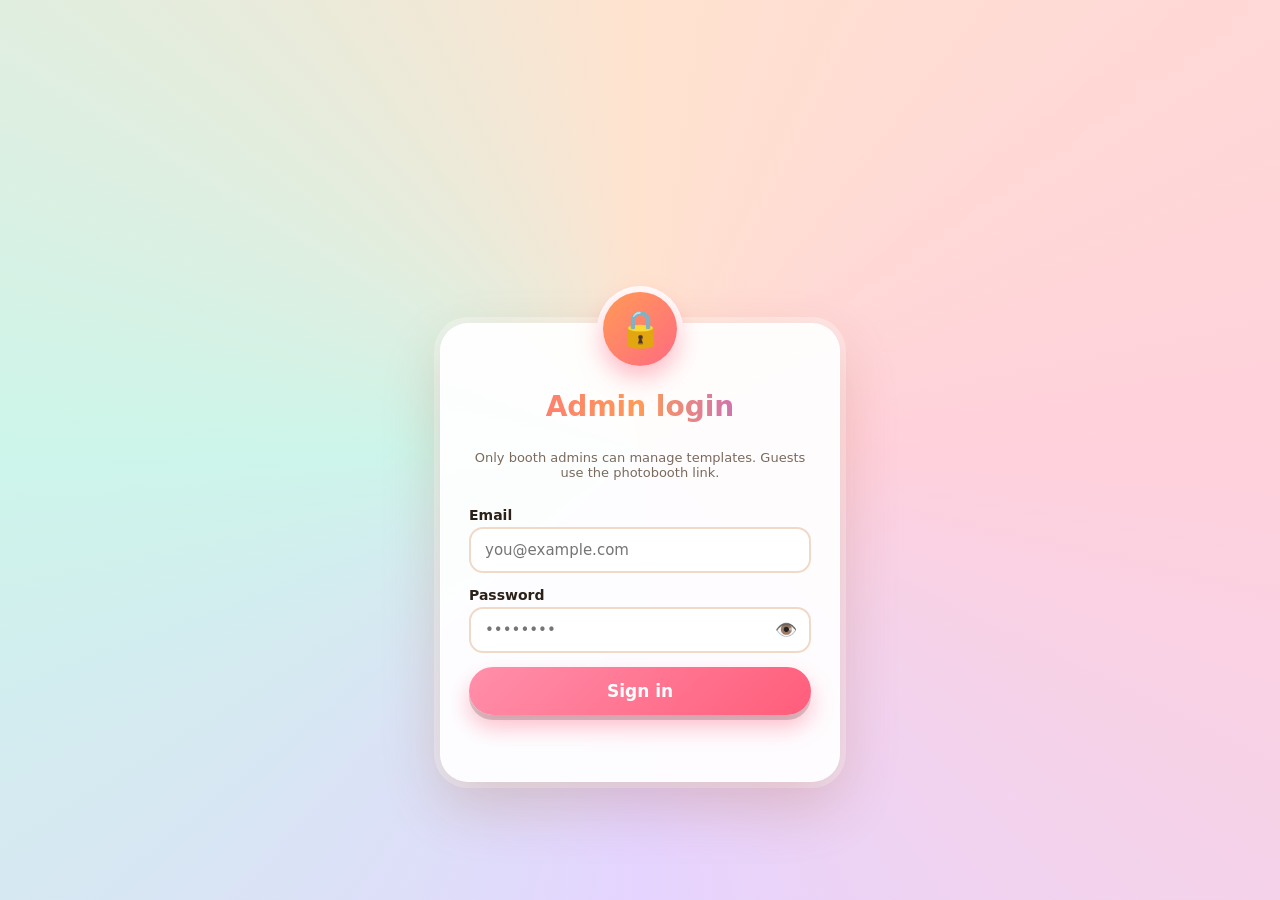
==== admin.html @ 82901fa2 "Add admin login, real-time sync, bunny filters, new design" ====
<!DOCTYPE html>
<html lang="en">
<head>
  <meta charset="UTF-8">
  <meta name="viewport" content="width=device-width, initial-scale=1">
  <title>Admin · Timeless Strips</title>
  <link rel="stylesheet" href="admin.css">
</head>
<body class="locked booting">

  <!-- Login gate: the dashboard stays hidden until an admin signs in -->
  <section id="login" class="login-wrap">
    <div class="floaties" aria-hidden="true">
      <span>📸</span><span>✨</span><span>🎞️</span><span>💖</span><span>🐰</span><span>⭐</span><span>🎀</span><span>📷</span>
    </div>
    <form id="login-form" class="card login-card">
      <div class="login-badge" aria-hidden="true">🔒</div>
      <h2>Admin login</h2>
      <p class="muted small">Only booth admins can manage templates. Guests use the photobooth link.</p>
      <label class="lf">Email<input id="login-email" type="email" autocomplete="username" placeholder="you@example.com" required></label>
      <label class="lf">Password
        <span class="pw-wrap"><input id="login-pass" type="password" autocomplete="current-password" placeholder="••••••••" required>
        <button type="button" id="pw-toggle" class="pw-toggle" aria-label="Show password">👁️</button></span>
      </label>
      <button id="login-btn" class="btn" type="submit">Sign in</button>
      <p id="login-msg" class="muted small"></p>
    </form>
  </section>

  <header class="top">
    <h1>Timeless Strips <span>Admin</span></h1>
    <div class="top-actions">
      <a class="btn ghost" href="index.html">← Photobooth</a>
      <button id="logout-btn" class="btn ghost">Sign out</button>
      <button id="export-btn" class="btn ghost">⬇ Export</button>
      <button id="import-btn" class="btn ghost">⬆ Import</button>
      <input type="file" id="import-input" accept="application/json,.json" hidden>
    </div>
  </header>

  <main>
    <!-- 1. Upload -->
    <section class="card">
      <h2>Upload templates</h2>
      <div id="dropzone" tabindex="0">
        <p class="dz-title"><b>Drag &amp; drop</b> PNG or JPG templates here</p>
        <p class="muted">or</p>
        <button id="pick-btn" class="btn">Choose files</button>
        <input type="file" id="file-input" accept="image/png,image/jpeg" multiple hidden>
      </div>
      <label class="check">
        <input type="checkbox" id="opt-transparent" checked>
        Make detected white photo boxes transparent
      </label>
      <p class="muted small">
        Each template is resized to 600×1800 (2×6 in), optimized, and its photo windows are
        detected automatically. You can fine-tune them with <b>Edit</b>.
      </p>
      <label class="check">
        Upload into category
        <select id="upload-cat" class="cat-select"></select>
      </label>
      <div id="upload-log"></div>
    </section>

    <!-- 1b. Categories -->
    <section class="card" id="cat-card">
      <h2>Categories <span id="cat-count" class="pill"></span></h2>
      <p class="muted small">
        Guests pick a category first, then a template. Rename or reorder categories, add your own,
        or remove the ones you don't need. Categories with no templates are hidden from guests.
      </p>
      <div id="cat-list"></div>
      <div class="cat-add">
        <input id="cat-new-emoji" type="text" maxlength="4" placeholder="🙂" aria-label="Emoji">
        <input id="cat-new-name" type="text" maxlength="30" placeholder="New category name" aria-label="New category name">
        <button id="cat-add-btn" class="btn" type="button">+ Add category</button>
      </div>
      <button id="cat-restore" class="btn ghost small" type="button">↺ Restore default categories</button>
    </section>

    <!-- 2. Template list -->
    <section class="card">
      <h2>Templates <span id="count" class="pill"></span>
        <select id="grid-filter" class="cat-select" aria-label="Show category"></select></h2>
      <div id="grid"></div>
      <p class="muted small" id="sync-note">
        Uploaded templates are saved in this browser. The photobooth opened in the same browser
        loads them automatically. To use them on another device, use <b>Export</b> here and
        <b>Import</b> there.
      </p>
    </section>

    <!-- 3. Cloud sync -->
    <section class="card" id="cloud-card">
      <h2>☁️ Cloud sync <span id="cloud-pill" class="pill">off</span></h2>
      <p class="muted small">
        Share templates and finished strips between devices. Create a free Supabase project,
        run <code>supabase-setup.sql</code> once (it also switches on real-time), then paste the project URL and the
        <b>anon public</b> key below. Use the same <b>library code</b> on every device. Once connected, new or deleted templates appear on every open device within a second or two — no refresh needed.
      </p>
      <div class="cloud-form">
        <label>Project URL<input id="cloud-url" type="url" placeholder="https://xxxx.supabase.co" autocomplete="off"></label>
        <label>Publishable (anon) key<input id="cloud-key" type="password" placeholder="eyJ…" autocomplete="off"></label>
        <label>Library code <small class="muted">(acts like a shared password)</small>
          <input id="cloud-lib" type="text" placeholder="my-booth-4f8a2c91" autocomplete="off"></label>
      </div>
      <div class="cloud-actions">
        <button id="cloud-save" class="btn">Connect &amp; sync</button>
        <button id="cloud-now" class="btn ghost">Sync now</button>
        <button id="cloud-off" class="btn ghost">Turn off</button>
      </div>
      <p id="cloud-msg" class="muted small"></p>
    </section>
  </main>

  <!-- Confirm dialog -->
  <dialog id="confirm-dlg">
    <h3 id="cf-title">Delete template?</h3>
    <p id="cf-msg"></p>
    <div class="dlg-foot">
      <button id="cf-no" class="btn ghost">Cancel</button>
      <button id="cf-yes" class="btn danger">Delete</button>
    </div>
  </dialog>

  <!-- Edit dialog -->
  <dialog id="edit-dlg">
    <div class="dlg-head">
      <h3>Edit template</h3>
      <button id="ed-close" class="icon-btn" aria-label="Close">✕</button>
    </div>
    <div class="dlg-body">
      <div class="ed-left">
        <div id="ed-wrap"><div id="ed-stage"></div></div>
      </div>
      <div class="ed-right">
        <label class="field">Name
          <input id="ed-name" type="text" maxlength="40">
        </label>
        <p class="muted small" id="ed-info"></p>
        <p class="muted small">Drag a box to move it, drag its corner to resize, or type exact numbers.</p>
        <table id="ed-table">
          <thead><tr><th>#</th><th>X</th><th>Y</th><th>W</th><th>H</th><th></th></tr></thead>
          <tbody></tbody>
        </table>
        <div class="row">
          <button id="ed-add" class="btn ghost">+ Add slot</button>
          <button id="ed-detect" class="btn ghost">🔍 Auto-detect</button>
        </div>
      </div>
    </div>
    <div class="dlg-foot">
      <button id="ed-cancel" class="btn ghost">Cancel</button>
      <button id="ed-save" class="btn">Save changes</button>
    </div>
  </dialog>

  <div id="toast" popover="manual" role="status"></div>

  <script src="cloud-config.js"></script>
  <script src="templates-store.js"></script>
  <script src="admin.js"></script>
  <script src="admin-auth.js"></script>
  <script>if ("serviceWorker" in navigator && location.protocol !== "file:") navigator.serviceWorker.register("sw.js").catch(function(){});</script>
</body>
</html>
---- admin.css ----
* { box-sizing: border-box; }

body {
  margin: 0;
  font-family: system-ui, -apple-system, 'Segoe UI', sans-serif;
  background: #fff4ea;
  color: #2b2118;
}

.top {
  display: flex;
  flex-wrap: wrap;
  align-items: center;
  justify-content: space-between;
  gap: 12px;
  padding: 16px 24px;
  background: linear-gradient(135deg, #ff9a56, #ffb27a);
  color: #fff;
  box-shadow: 0 2px 12px rgba(150, 60, 0, 0.25);
}

.top h1 { margin: 0; font-size: 24px; }
.top h1 span {
  font-size: 13px;
  background: rgba(255,255,255,0.3);
  padding: 3px 10px;
  border-radius: 999px;
  vertical-align: middle;
  margin-left: 6px;
}
.top-actions { display: flex; gap: 8px; flex-wrap: wrap; }

main {
  max-width: 1000px;
  margin: 24px auto;
  padding: 0 16px 60px;
  display: grid;
  gap: 20px;
}

.card {
  background: #fff;
  border-radius: 14px;
  padding: 20px;
  box-shadow: 0 4px 18px rgba(150, 60, 0, 0.12);
}

.card h2 { margin: 0 0 14px; font-size: 20px; }

.muted { color: #7a6a5c; }
.small { font-size: 13px; }
.pill {
  font-size: 13px;
  background: #ffe3cf;
  color: #b34a00;
  padding: 2px 10px;
  border-radius: 999px;
  vertical-align: middle;
}

/* Buttons */
.btn {
  display: inline-block;
  padding: 10px 18px;
  font-size: 15px;
  border: none;
  border-radius: 8px;
  background: #ff6b81;
  color: #fff;
  cursor: pointer;
  text-decoration: none;
  font-family: inherit;
}
.btn:hover { filter: brightness(1.08); }
.btn.small { padding: 7px 12px; font-size: 13px; }
.btn.ghost { background: rgba(255,255,255,0.25); color: #fff; border: 1px solid rgba(255,255,255,0.7); }
.card .btn.ghost, dialog .btn.ghost { background: #fff; color: #444; border: 1px solid #ccc; }
.btn.danger { background: #d93a3a; }
.icon-btn {
  border: none; background: transparent; font-size: 16px; cursor: pointer; color: #888; padding: 4px 8px;
}
.icon-btn:hover { color: #d93a3a; }

/* Dropzone */
#dropzone {
  border: 3px dashed #ffb27a;
  border-radius: 12px;
  padding: 28px 16px;
  text-align: center;
  background: #fffaf5;
  transition: background 0.2s, border-color 0.2s;
}
#dropzone p { margin: 4px 0; }
#dropzone.over { background: #ffe9d6; border-color: #ff6b81; }
.check { display: block; margin: 14px 0 4px; font-size: 15px; }

.log { margin: 6px 0; padding: 8px 12px; border-radius: 8px; font-size: 13px; background: #f3f3f3; }
.log.ok { background: #e7f7e9; color: #1d6b2a; }
.log.warn { background: #fff4d6; color: #8a5a00; }
.log.err { background: #fde5e5; color: #a11; }
#upload-log { margin-top: 10px; }

/* Template grid */
#grid {
  display: grid;
  grid-template-columns: repeat(auto-fill, minmax(210px, 1fr));
  gap: 16px;
}

.tcard {
  border: 1px solid #f0dccb;
  border-radius: 12px;
  padding: 12px;
  display: flex;
  flex-direction: column;
  gap: 8px;
  background: #fffdfb;
}

.thumb {
  height: 300px;
  display: flex;
  justify-content: center;
  align-items: center;
  border-radius: 8px;
  background:
    conic-gradient(#e8e8e8 25%, #fff 0 50%, #e8e8e8 0 75%, #fff 0) 0 0 / 16px 16px;
}
.thumb img { max-height: 100%; max-width: 100%; object-fit: contain; }

.tname { font-weight: 700; font-size: 16px; display: flex; align-items: center; gap: 8px; flex-wrap: wrap; }
.badge { font-size: 11px; font-weight: 600; background: #e7efff; color: #2b55b3; padding: 2px 8px; border-radius: 999px; }
.tmeta { font-size: 12.5px; color: #6b5b4d; line-height: 1.5; word-break: break-all; }
.tactions { display: flex; gap: 8px; margin-top: auto; flex-wrap: wrap; }

/* Dialogs */
dialog {
  border: none;
  border-radius: 14px;
  padding: 20px;
  box-shadow: 0 20px 60px rgba(0,0,0,0.35);
  color: #2b2118;
  max-width: 95vw;
}
dialog::backdrop { background: rgba(40, 20, 0, 0.5); }
dialog h3 { margin: 0 0 8px; }
#confirm-dlg { width: 380px; }
.dlg-foot { display: flex; justify-content: flex-end; gap: 10px; margin-top: 16px; }
.dlg-head { display: flex; justify-content: space-between; align-items: center; }

#edit-dlg { width: 860px; }
.dlg-body { display: flex; gap: 20px; flex-wrap: wrap; margin-top: 8px; }
.ed-left { flex: 0 0 auto; }
.ed-right { flex: 1 1 300px; min-width: 280px; }

.field { display: block; font-weight: 600; font-size: 14px; }
.field input { display: block; width: 100%; margin-top: 4px; padding: 8px 10px; font-size: 15px; border: 1px solid #ccc; border-radius: 8px; }

#ed-wrap {
  position: relative;
  overflow: hidden;
  border-radius: 6px;
  box-shadow: 0 2px 10px rgba(0,0,0,0.3);
  background: conic-gradient(#e8e8e8 25%, #fff 0 50%, #e8e8e8 0 75%, #fff 0) 0 0 / 16px 16px;
}
#ed-stage {
  position: absolute; top: 0; left: 0;
  width: 600px; height: 1800px;
  transform-origin: 0 0;
  user-select: none;
}
.ed-img { position: absolute; top: 0; left: 0; width: 600px; height: 1800px; pointer-events: none; }
.ed-slot {
  position: absolute;
  box-sizing: border-box;
  border: var(--bw, 3px) solid #ff3b6b;
  background: rgba(255, 59, 107, 0.18);
  cursor: move;
  touch-action: none;
}
.ed-num {
  position: absolute; top: 4px; left: 6px;
  font-weight: 700; font-size: var(--fs, 22px); color: #fff;
  background: #ff3b6b; border-radius: 6px; padding: 0 8px;
  pointer-events: none;
}
.ed-h {
  position: absolute; right: 0; bottom: 0;
  width: var(--hs, 26px); height: var(--hs, 26px);
  background: #fff; border: var(--bw, 3px) solid #ff3b6b;
  border-radius: 50%;
  transform: translate(50%, 50%);
  cursor: nwse-resize;
}

#ed-table { width: 100%; border-collapse: collapse; margin: 10px 0; font-size: 14px; }
#ed-table th { text-align: left; font-size: 12px; color: #7a6a5c; padding: 2px 4px; }
#ed-table td { padding: 2px 4px; }
#ed-table input { width: 64px; padding: 5px 6px; border: 1px solid #ccc; border-radius: 6px; font-size: 14px; }
.row { display: flex; gap: 8px; flex-wrap: wrap; }

#toast {
  position: fixed;
  inset: auto;
  margin: 0;
  border: none;
  left: 50%;
  bottom: 24px;
  transform: translate(-50%, 20px);
  background: #2b2118;
  color: #fff;
  padding: 10px 18px;
  border-radius: 999px;
  font-size: 14px;
  opacity: 0;
  pointer-events: none;
  transition: opacity 0.25s, transform 0.25s;
  max-width: 90vw;
  z-index: 100;
}
#toast.show { opacity: 1; transform: translate(-50%, 0); }

.fatal {
  margin: 20px auto;
  max-width: 700px;
  padding: 16px 20px;
  background: #fde5e5;
  color: #8a1111;
  border: 2px solid #d93a3a;
  border-radius: 12px;
  line-height: 1.6;
}

/* ===== Cloud sync card ===== */
.cloud-form { display: grid; gap: 12px; max-width: 520px; margin: 12px 0; }
.cloud-form label { display: grid; gap: 4px; font-size: 14px; font-weight: 600; }
.cloud-form input {
  padding: 9px 12px; border: 1px solid #d9c7b5; border-radius: 8px; font: inherit; font-weight: 400;
}
.cloud-actions { display: flex; flex-wrap: wrap; gap: 8px; }
#cloud-pill.ok { background: #2e9e5b; color: #fff; }
#cloud-pill.error { background: #d93a3a; color: #fff; }
#cloud-pill.syncing, #cloud-pill.offline { background: #e0a030; color: #fff; }

/* ===== Admin login gate ===== */
body.locked .top, body.locked main { display: none; }
body:not(.locked) #login { display: none; }
.login-wrap { min-height: 100vh; display: grid; place-items: center; padding: 16px; }
.login-card { width: 100%; max-width: 380px; display: grid; gap: 12px; }
.login-card h2 { margin: 0; }
.login-card label { display: grid; gap: 4px; font-size: 14px; font-weight: 600; }
.login-card input { padding: 10px 12px; border: 1px solid #d9c7b5; border-radius: 8px; font: inherit; font-weight: 400; }

/* =====================================================
   LIVELY ADMIN: animated login + polished dashboard
   ===================================================== */

/* ---- login screen ---- */
.login-wrap {
  position: relative; overflow: hidden;
  background: #ffe9dc;
}
body.booting #login { visibility: hidden; }       /* no flash while a saved login is checked */
/* slow colour wash on its own layer: animates transform only, so it stays smooth */
.login-wrap::before {
  content: ''; position: absolute; inset: -40%;
  background: conic-gradient(from 0deg, #ffe3cf, #ffd1dc, #e5d4ff, #cdf5ea, #ffe3cf);
  animation: washSpin 40s linear infinite; will-change: transform;
}
@keyframes washSpin { to { transform: rotate(360deg); } }
@keyframes bgShift { 0% { background-position: 0% 50%; } 50% { background-position: 100% 50%; } 100% { background-position: 0% 50%; } }

.floaties span {
  position: absolute; bottom: -60px; font-size: 34px; opacity: 0;
  animation: rise 12s linear infinite;
  will-change: transform, opacity;
}
.floaties span:nth-child(1) { left: 6%;  animation-delay: 0s;  font-size: 38px; }
.floaties span:nth-child(2) { left: 18%; animation-delay: 2.5s; font-size: 26px; }
.floaties span:nth-child(3) { left: 31%; animation-delay: 5s;  font-size: 34px; }
.floaties span:nth-child(4) { left: 46%; animation-delay: 1.2s; font-size: 28px; }
.floaties span:nth-child(5) { left: 60%; animation-delay: 6.5s; font-size: 40px; }
.floaties span:nth-child(6) { left: 72%; animation-delay: 3.6s; font-size: 26px; }
.floaties span:nth-child(7) { left: 84%; animation-delay: 8s;  font-size: 34px; }
.floaties span:nth-child(8) { left: 93%; animation-delay: 4.4s; font-size: 30px; }
@keyframes rise {
  0%   { transform: translateY(0) rotate(0) scale(.8); opacity: 0; }
  10%  { opacity: .9; }
  50%  { transform: translateY(-55vh) translateX(18px) rotate(14deg) scale(1.05); }
  90%  { opacity: .8; }
  100% { transform: translateY(-115vh) translateX(-14px) rotate(-12deg) scale(1); opacity: 0; }
}

.login-card {
  position: relative; z-index: 1;
  max-width: 400px; padding: 34px 28px 26px; gap: 14px; text-align: center;
  background: rgba(255, 255, 255, .93);
  border: 1.5px solid rgba(255, 255, 255, .9);
  border-radius: 28px;
  box-shadow: 0 24px 60px rgba(150, 60, 0, .2), 0 0 0 6px rgba(255, 255, 255, .35);
  animation: cardRise .8s cubic-bezier(.2, 1.3, .4, 1) both;
}
@keyframes cardRise { from { opacity: 0; transform: translateY(40px) scale(.92); } }

.login-badge {
  width: 74px; height: 74px; margin: -66px auto 4px;
  display: grid; place-items: center; font-size: 36px;
  background: linear-gradient(135deg, #ff9a56, #ff6b81);
  border-radius: 50%;
  box-shadow: 0 10px 24px rgba(255, 107, 129, .5), 0 0 0 6px #fff;
  animation: badgeBob 3s ease-in-out infinite;
}
@keyframes badgeBob { 0%, 100% { transform: translateY(0) rotate(-4deg); } 50% { transform: translateY(-7px) rotate(4deg); } }
.login-card h2 {
  font-size: 28px; margin: 6px 0 0;
  background: linear-gradient(90deg, #ff6b81, #ff9a56, #a855f7);
  -webkit-background-clip: text; background-clip: text; -webkit-text-fill-color: transparent;
}
.login-card .lf { text-align: left; animation: fieldIn .6s cubic-bezier(.3, 1.4, .5, 1) backwards; }
.login-card .lf:nth-of-type(1) { animation-delay: .25s; }
.login-card .lf:nth-of-type(2) { animation-delay: .35s; }
@keyframes fieldIn { from { opacity: 0; transform: translateX(-24px); } }
.login-card input {
  width: 100%; padding: 12px 14px; font-size: 15px;
  border: 2px solid #f1d9c8; border-radius: 14px; background: #fff;
  transition: border-color .2s, box-shadow .25s, transform .2s;
}
.login-card input:focus {
  outline: none; border-color: #ff8fab;
  box-shadow: 0 0 0 5px rgba(255, 143, 171, .25); transform: translateY(-1px);
}
.pw-wrap { position: relative; display: block; }
.pw-wrap input { padding-right: 46px; }
.pw-toggle {
  position: absolute; right: 8px; top: 50%; transform: translateY(-50%);
  border: none; background: none; font-size: 18px; cursor: pointer; padding: 4px 6px;
  transition: transform .2s cubic-bezier(.3, 1.8, .5, 1);
}
.pw-toggle:hover { transform: translateY(-50%) scale(1.25) rotate(8deg); }

.login-card .btn {
  position: relative; overflow: hidden;
  padding: 14px; font-size: 17px; font-weight: 700; border-radius: 999px;
  background: linear-gradient(135deg, #ff8fab, #ff5d7a);
  box-shadow: 0 5px 0 rgba(0, 0, 0, .16), 0 12px 22px rgba(255, 93, 122, .4);
  transition: transform .15s cubic-bezier(.3, 1.6, .5, 1), box-shadow .15s, filter .15s;
  animation: fieldIn .6s cubic-bezier(.3, 1.4, .5, 1) .45s backwards;
}
.login-card .btn::after {
  content: ''; position: absolute; top: 0; left: -80%; width: 50%; height: 100%;
  background: linear-gradient(100deg, transparent, rgba(255, 255, 255, .55), transparent);
  transform: skewX(-20deg);
}
.login-card .btn:hover:not(:disabled) { transform: translateY(-3px) scale(1.03); filter: brightness(1.06); }
.login-card .btn:hover:not(:disabled)::after { animation: shineA .7s ease; }
.login-card .btn:active:not(:disabled) { transform: translateY(3px) scale(.97); box-shadow: 0 1px 0 rgba(0, 0, 0, .2); }
.login-card .btn:disabled { cursor: wait; opacity: .85; }
.login-card .btn.loading::before {
  content: ''; display: inline-block; width: 14px; height: 14px; margin-right: 8px; vertical-align: -2px;
  border: 2.5px solid rgba(255, 255, 255, .5); border-top-color: #fff; border-radius: 50%;
  animation: spin .7s linear infinite;
}
@keyframes spin { to { transform: rotate(360deg); } }
@keyframes shineA { to { left: 130%; } }

.login-err { color: #c2415f; font-weight: 600; }
.login-card.ready { animation: none; }
.login-card.shake, .login-card.ready.shake { animation: shake .5s cubic-bezier(.36, .07, .19, .97); }
.login-card:hover { transform: none; box-shadow: 0 24px 60px rgba(150, 60, 0, .2), 0 0 0 6px rgba(255, 255, 255, .35); }
@keyframes shake {
  10%, 90% { transform: translateX(-2px); } 20%, 80% { transform: translateX(5px); }
  30%, 50%, 70% { transform: translateX(-9px); } 40%, 60% { transform: translateX(9px); }
}
.login-card.success, .login-card.ready.success { animation: successOut .65s ease forwards; }
@keyframes successOut { 40% { transform: scale(1.04); } 100% { transform: scale(.9) translateY(-20px); opacity: 0; } }

/* ---- dashboard polish ---- */
body:not(.locked) .top {
  background: linear-gradient(120deg, #ff9a56, #ff7aa2, #b983ff, #ff9a56);
  background-size: 300% 300%; animation: bgShift 12s ease infinite, dropIn .6s cubic-bezier(.2, 1.2, .4, 1) both;
}
@keyframes dropIn { from { transform: translateY(-100%); opacity: 0; } }
body:not(.locked) main > .card { animation: cardRise .6s cubic-bezier(.2, 1.2, .4, 1) backwards; }
main > .card:nth-child(2) { animation-delay: .12s !important; }
main > .card:nth-child(3) { animation-delay: .24s !important; }
.card { transition: transform .25s, box-shadow .25s; }
.card:hover { transform: translateY(-3px); box-shadow: 0 10px 28px rgba(150, 60, 0, .18); }

.btn { transition: transform .15s cubic-bezier(.3, 1.6, .5, 1), filter .15s, box-shadow .15s; }
.btn:hover { transform: translateY(-2px) scale(1.04); }
.btn:active { transform: scale(.96); }

#dropzone { transition: transform .25s, background .2s, border-color .2s; }
#dropzone:hover { transform: scale(1.01); border-color: #ff8fab; }
#dropzone.over { transform: scale(1.03); animation: pulseBorder 1s ease infinite; }
@keyframes pulseBorder { 50% { box-shadow: 0 0 0 10px rgba(255, 143, 171, .25); } }

.tcard { transition: transform .3s cubic-bezier(.3, 1.5, .5, 1), box-shadow .3s; animation: cardRise .5s cubic-bezier(.3, 1.4, .5, 1) backwards; }
.tcard:nth-child(2) { animation-delay: .06s; } .tcard:nth-child(3) { animation-delay: .12s; }
.tcard:nth-child(4) { animation-delay: .18s; } .tcard:nth-child(5) { animation-delay: .24s; }
.tcard:hover { transform: translateY(-6px) rotate(-.6deg); box-shadow: 0 16px 30px rgba(150, 60, 0, .2); }
#cloud-pill.ok { animation: livePulse 2s ease-in-out infinite; }
@keyframes livePulse { 50% { box-shadow: 0 0 0 7px rgba(46, 158, 91, 0); } 0% { box-shadow: 0 0 0 0 rgba(46, 158, 91, .5); } }

@media (prefers-reduced-motion: reduce) {
  .login-wrap::before, .floaties span, .login-card, .login-badge, .login-card .lf, .login-card .btn,
  body:not(.locked) .top, body:not(.locked) main > .card, .tcard, #cloud-pill.ok { animation: none !important; }
  .floaties { display: none; }
}

/* ===== Categories ===== */
.cat-select { padding: 7px 10px; border: 1px solid #d9c7b5; border-radius: 8px; font: inherit; font-size: 14px; background: #fff; margin-left: 8px; max-width: 100%; }
#grid-filter { font-weight: 400; vertical-align: middle; }
#cat-list { display: grid; gap: 8px; margin-bottom: 14px; }
.cat-row {
  display: grid; grid-template-columns: 56px 1fr auto auto; gap: 8px; align-items: center;
  padding: 8px 10px; border: 1px solid #f0dccb; border-radius: 12px; background: #fffdfb;
}
.cat-row input { padding: 8px 10px; border: 1px solid #d9c7b5; border-radius: 8px; font: inherit; min-width: 0; width: 100%; }
.cat-row input.cat-emoji { text-align: center; font-size: 20px; padding: 5px; }
.cat-row .cat-meta { font-size: 12px; color: #7a6a5c; white-space: nowrap; }
.cat-row .cat-btns { display: flex; gap: 4px; }
.cat-row .icon-btn { font-size: 15px; border: 1px solid #ecd8c6; border-radius: 8px; background: #fff; padding: 5px 9px; }
.cat-row .icon-btn:hover:not(:disabled) { background: #fff0e6; color: #b34a00; }
.cat-row .icon-btn.del:hover:not(:disabled) { background: #fde5e5; color: #d93a3a; }
.cat-row .icon-btn:disabled { opacity: .35; cursor: default; }
.cat-add { display: grid; grid-template-columns: 56px 1fr auto; gap: 8px; margin-bottom: 10px; }
.cat-add input { padding: 9px 12px; border: 1px solid #d9c7b5; border-radius: 8px; font: inherit; min-width: 0; width: 100%; }
.cat-add input:first-child { text-align: center; font-size: 20px; padding: 5px; }
.tcat { display: flex; align-items: center; gap: 6px; font-size: 12.5px; color: #6b5b4d; }
.tcat .cat-select { margin: 0; flex: 1; min-width: 0; padding: 5px 8px; font-size: 13px; }
@media (max-width: 560px) {
  .cat-row { grid-template-columns: 48px 1fr; }
  .cat-row .cat-meta, .cat-row .cat-btns { grid-column: 1 / -1; }
}
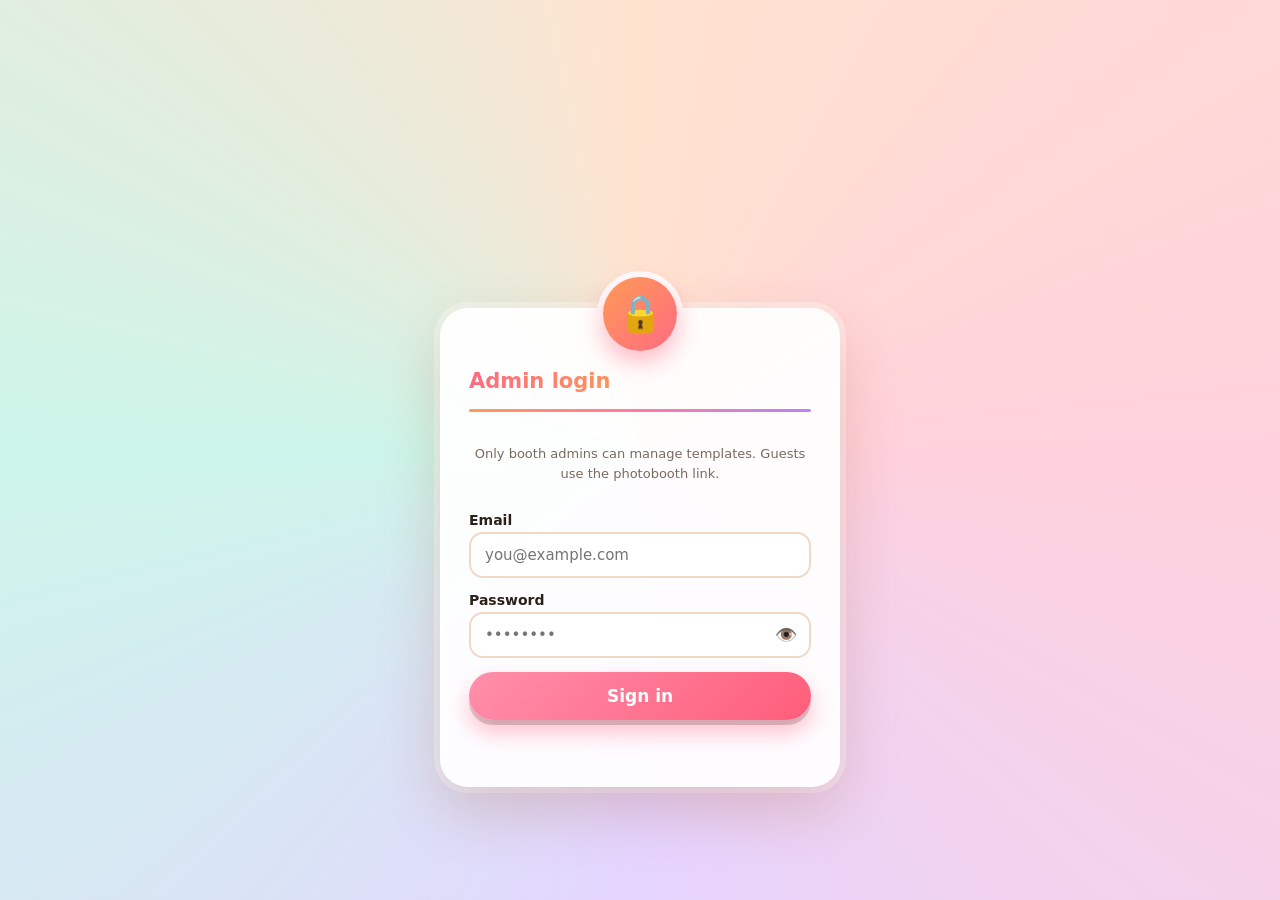
==== commit 463d002b: "Add admin login, real-time sync, bunny filters, new design" ====
--- a/admin.html
+++ b/admin.html
@@ -5,6 +5,8 @@
   <meta name="viewport" content="width=device-width, initial-scale=1">
   <title>Admin · Timeless Strips</title>
   <link rel="stylesheet" href="admin.css">
+  <link rel="stylesheet" href="admin-fx.css">
+  <link rel="stylesheet" href="admin-theme.css">
 </head>
 <body class="locked booting">
 
@@ -39,9 +41,25 @@
   </header>
 
   <main>
-    <!-- 1. Upload -->
+    <!-- 1. Categories -->
+    <section class="card">
+      <h2>🗂️ Categories <span id="cat-count" class="pill"></span></h2>
+      <p class="muted small">Organize templates into categories. Guests can browse by category in the photobooth.</p>
+      <div id="cat-list"></div>
+      <div class="cat-add-row">
+        <input id="cat-new-emoji" type="text" maxlength="4" placeholder="🎉" aria-label="Emoji for new category">
+        <input id="cat-new-name" type="text" maxlength="30" placeholder="New category name" aria-label="New category name">
+        <button id="cat-add-btn" class="btn">+ Add</button>
+      </div>
+      <button id="cat-restore" class="btn ghost small">↺ Restore default categories</button>
+    </section>
+
+    <!-- 2. Upload -->
     <section class="card">
       <h2>Upload templates</h2>
+      <label class="field" style="max-width:320px">Category for new uploads
+        <select id="upload-cat"></select>
+      </label>
       <div id="dropzone" tabindex="0">
         <p class="dz-title"><b>Drag &amp; drop</b> PNG or JPG templates here</p>
         <p class="muted">or</p>
@@ -56,33 +74,15 @@
         Each template is resized to 600×1800 (2×6 in), optimized, and its photo windows are
         detected automatically. You can fine-tune them with <b>Edit</b>.
       </p>
-      <label class="check">
-        Upload into category
-        <select id="upload-cat" class="cat-select"></select>
-      </label>
       <div id="upload-log"></div>
     </section>
 
-    <!-- 1b. Categories -->
-    <section class="card" id="cat-card">
-      <h2>Categories <span id="cat-count" class="pill"></span></h2>
-      <p class="muted small">
-        Guests pick a category first, then a template. Rename or reorder categories, add your own,
-        or remove the ones you don't need. Categories with no templates are hidden from guests.
-      </p>
-      <div id="cat-list"></div>
-      <div class="cat-add">
-        <input id="cat-new-emoji" type="text" maxlength="4" placeholder="🙂" aria-label="Emoji">
-        <input id="cat-new-name" type="text" maxlength="30" placeholder="New category name" aria-label="New category name">
-        <button id="cat-add-btn" class="btn" type="button">+ Add category</button>
-      </div>
-      <button id="cat-restore" class="btn ghost small" type="button">↺ Restore default categories</button>
-    </section>
-
-    <!-- 2. Template list -->
+    <!-- 3. Template list -->
     <section class="card">
-      <h2>Templates <span id="count" class="pill"></span>
-        <select id="grid-filter" class="cat-select" aria-label="Show category"></select></h2>
+      <h2>
+        Templates <span id="count" class="pill"></span>
+        <select id="grid-filter" style="float:right;max-width:220px"></select>
+      </h2>
       <div id="grid"></div>
       <p class="muted small" id="sync-note">
         Uploaded templates are saved in this browser. The photobooth opened in the same browser
@@ -91,7 +91,14 @@
       </p>
     </section>
 
-    <!-- 3. Cloud sync -->
+    <!-- Devices card is no longer hardcoded here: admin-devices.js builds its own
+         "#dev-card" (with "dv-" prefixed ids) and inserts it right above, so this
+         static block — which used the wrong "dev-" prefix and silently did nothing —
+         has been removed. If you ever see a lifeless duplicate card again, it means
+         admin-devices.js found an element with id="dev-card" already in the page and
+         skipped building its real one; just delete the static block like this again. -->
+
+    <!-- 4. Cloud sync -->
     <section class="card" id="cloud-card">
       <h2>☁️ Cloud sync <span id="cloud-pill" class="pill">off</span></h2>
       <p class="muted small">
@@ -160,8 +167,12 @@
 
   <script src="cloud-config.js"></script>
   <script src="templates-store.js"></script>
+  <script src="device-tracer.js"></script>
   <script src="admin.js"></script>
   <script src="admin-auth.js"></script>
+  <script src="admin-devices.js"></script>
+  <script src="admin-tabs.js"></script>
+  <script src="admin-fx.js"></script>
   <script>if ("serviceWorker" in navigator && location.protocol !== "file:") navigator.serviceWorker.register("sw.js").catch(function(){});</script>
 </body>
 </html>
--- a/admin.css
+++ b/admin.css
@@ -407,29 +407,38 @@
   body:not(.locked) .top, body:not(.locked) main > .card, .tcard, #cloud-pill.ok { animation: none !important; }
   .floaties { display: none; }
 }
-
-/* ===== Categories ===== */
-.cat-select { padding: 7px 10px; border: 1px solid #d9c7b5; border-radius: 8px; font: inherit; font-size: 14px; background: #fff; margin-left: 8px; max-width: 100%; }
-#grid-filter { font-weight: 400; vertical-align: middle; }
-#cat-list { display: grid; gap: 8px; margin-bottom: 14px; }
+/* ===== Categories (admin.js category manager) ===== */
+.field select,
+#upload-cat, #grid-filter {
+  display: block; width: 100%; margin-top: 4px; padding: 8px 10px; font-size: 15px;
+  border: 1px solid #ccc; border-radius: 8px; background: #fff; font-family: inherit;
+}
+#grid-filter { margin-top: 0; max-width: 220px; }
+
+#cat-list { display: flex; flex-direction: column; gap: 8px; margin: 4px 0 16px; }
 .cat-row {
-  display: grid; grid-template-columns: 56px 1fr auto auto; gap: 8px; align-items: center;
-  padding: 8px 10px; border: 1px solid #f0dccb; border-radius: 12px; background: #fffdfb;
-}
-.cat-row input { padding: 8px 10px; border: 1px solid #d9c7b5; border-radius: 8px; font: inherit; min-width: 0; width: 100%; }
-.cat-row input.cat-emoji { text-align: center; font-size: 20px; padding: 5px; }
-.cat-row .cat-meta { font-size: 12px; color: #7a6a5c; white-space: nowrap; }
-.cat-row .cat-btns { display: flex; gap: 4px; }
-.cat-row .icon-btn { font-size: 15px; border: 1px solid #ecd8c6; border-radius: 8px; background: #fff; padding: 5px 9px; }
-.cat-row .icon-btn:hover:not(:disabled) { background: #fff0e6; color: #b34a00; }
-.cat-row .icon-btn.del:hover:not(:disabled) { background: #fde5e5; color: #d93a3a; }
-.cat-row .icon-btn:disabled { opacity: .35; cursor: default; }
-.cat-add { display: grid; grid-template-columns: 56px 1fr auto; gap: 8px; margin-bottom: 10px; }
-.cat-add input { padding: 9px 12px; border: 1px solid #d9c7b5; border-radius: 8px; font: inherit; min-width: 0; width: 100%; }
-.cat-add input:first-child { text-align: center; font-size: 20px; padding: 5px; }
-.tcat { display: flex; align-items: center; gap: 6px; font-size: 12.5px; color: #6b5b4d; }
-.tcat .cat-select { margin: 0; flex: 1; min-width: 0; padding: 5px 8px; font-size: 13px; }
-@media (max-width: 560px) {
-  .cat-row { grid-template-columns: 48px 1fr; }
-  .cat-row .cat-meta, .cat-row .cat-btns { grid-column: 1 / -1; }
+  display: flex; align-items: center; gap: 10px; padding: 8px 10px;
+  background: #fff7f0; border: 1px solid #f0dccb; border-radius: 10px;
+}
+.cat-row input {
+  border: 1px solid #ddd; border-radius: 6px; padding: 6px 8px; font-size: 14px; font-family: inherit;
+}
+.cat-row input.cat-emoji { width: 44px; text-align: center; flex: 0 0 auto; }
+.cat-row input:not(.cat-emoji) { flex: 1 1 auto; min-width: 0; }
+.cat-meta { font-size: 12px; color: #7a6a5c; white-space: nowrap; }
+.cat-btns { display: flex; gap: 2px; flex: 0 0 auto; }
+.cat-btns .icon-btn.del:hover { color: #d93a3a; }
+.cat-btns .icon-btn:disabled { opacity: .3; cursor: default; }
+
+.cat-add-row { display: flex; gap: 8px; margin: 4px 0 12px; flex-wrap: wrap; }
+.cat-add-row input#cat-new-emoji {
+  width: 52px; text-align: center; padding: 8px; border: 1px solid #ccc; border-radius: 8px; font-size: 15px; font-family: inherit;
+}
+.cat-add-row input#cat-new-name {
+  flex: 1 1 180px; padding: 8px 10px; border: 1px solid #ccc; border-radius: 8px; font-size: 15px; font-family: inherit;
+}
+
+.tcat { display: flex; align-items: center; gap: 8px; font-size: 12.5px; font-weight: 600; color: #7a6a5c; margin: 2px 0; }
+.tcat select.cat-select {
+  flex: 1; padding: 5px 8px; font-size: 13px; border: 1px solid #ccc; border-radius: 6px; font-family: inherit; font-weight: 400; color: #2b2118;
 }
--- a/admin-fx.css
+++ b/admin-fx.css
@@ -0,0 +1,140 @@
+/* =====================================================================
+   ADMIN FX LAYER  (extra animations on top of admin.css)
+   Add ONE line to admin.html, after admin.css:
+       <link rel="stylesheet" href="admin-fx.css">
+   Everything is scoped to the unlocked dashboard, so the login screen is untouched.
+   Turn it all off with the ✨ button (bottom-left) or the system "reduce motion" setting.
+   ===================================================================== */
+:root {
+  --afx-peach: #ff9a56; --afx-pink: #ff7aa2; --afx-violet: #b983ff; --afx-mint: #3fd6a0;
+}
+@property --afx-ang { syntax: '<angle>'; inherits: false; initial-value: 0deg; }
+
+/* ---------- aurora: big soft colour blobs drifting behind everything ---------- */
+.afx-aurora { position: fixed; inset: 0; z-index: 0; overflow: hidden; pointer-events: none; display: none; }
+body:not(.locked) .afx-aurora { display: block; }
+.afx-aurora i { position: absolute; width: 48vmax; height: 48vmax; border-radius: 50%; filter: blur(80px); opacity: .42; will-change: transform; }
+.afx-aurora i:nth-child(1) { background: radial-gradient(circle, #ffb27a, transparent 66%); left: -14vmax; top: -12vmax; animation: afxDrift1 28s ease-in-out infinite alternate; }
+.afx-aurora i:nth-child(2) { background: radial-gradient(circle, #ff9ec0, transparent 66%); right: -16vmax; top: 14vh; animation: afxDrift2 34s ease-in-out infinite alternate; }
+.afx-aurora i:nth-child(3) { background: radial-gradient(circle, #c9a8ff, transparent 66%); left: 18vw; bottom: -24vmax; animation: afxDrift3 40s ease-in-out infinite alternate; }
+.afx-aurora i:nth-child(4) { background: radial-gradient(circle, #8ff0cf, transparent 66%); width: 30vmax; height: 30vmax; right: 12vw; bottom: 4vh; opacity: .26; animation: afxDrift1 46s ease-in-out infinite alternate-reverse; }
+@keyframes afxDrift1 { to { transform: translate(22vw, 14vh) scale(1.18); } }
+@keyframes afxDrift2 { to { transform: translate(-20vw, 18vh) scale(.88); } }
+@keyframes afxDrift3 { to { transform: translate(16vw, -20vh) scale(1.12); } }
+
+/* ---------- scroll progress ribbon ---------- */
+.afx-progress {
+  position: fixed; left: 0; top: 0; width: 100%; height: 4px; z-index: 10000; display: none;
+  transform-origin: 0 50%; transform: scaleX(var(--p, 0)); border-radius: 0 6px 6px 0;
+  background: linear-gradient(90deg, var(--afx-peach), var(--afx-pink), var(--afx-violet));
+  box-shadow: 0 0 14px rgba(255, 122, 162, .75);
+}
+body:not(.locked) .afx-progress { display: block; }
+
+/* ---------- cards: cursor spotlight + spinning rainbow edge on hover ---------- */
+body:not(.locked) main > .card { position: relative; isolation: isolate; }
+body:not(.locked) main > .card::before {
+  content: ''; position: absolute; inset: 0; border-radius: inherit; pointer-events: none; z-index: -1;
+  opacity: 0; transition: opacity .35s;
+  background: radial-gradient(460px circle at var(--mx, 50%) var(--my, 50%), rgba(255, 154, 86, .16), rgba(185, 131, 255, .09) 42%, transparent 72%);
+}
+body:not(.locked) main > .card::after {
+  content: ''; position: absolute; inset: -2px; border-radius: inherit; padding: 2px; pointer-events: none; z-index: -1;
+  opacity: 0; transition: opacity .4s;
+  background: conic-gradient(from var(--afx-ang), #ff9a56, #ff7aa2, #b983ff, #3fd6a0, #ff9a56);
+  -webkit-mask: linear-gradient(#000 0 0) content-box, linear-gradient(#000 0 0);
+  mask: linear-gradient(#000 0 0) content-box, linear-gradient(#000 0 0);
+  -webkit-mask-composite: xor; mask-composite: exclude;
+}
+@media (hover: hover) {
+  body:not(.locked) main > .card:hover::before { opacity: 1; }
+  body:not(.locked) main > .card:hover::after  { opacity: .9; animation: afxSpin 5s linear infinite; }
+}
+@keyframes afxSpin { to { --afx-ang: 360deg; } }
+
+/* ---------- template cards: 3D tilt + light glare that follows the pointer ---------- */
+@media (hover: hover) and (pointer: fine) {
+  body:not(.locked) .tcard { transform-style: preserve-3d; position: relative; }
+  body:not(.locked) .tcard:hover {
+    transform: perspective(820px) translateY(-8px) rotateX(var(--rx, 0deg)) rotateY(var(--ry, 0deg)) scale(1.025);
+    transition: transform .12s ease-out, box-shadow .3s;
+  }
+  body:not(.locked) .tcard::after {
+    content: ''; position: absolute; inset: 0; border-radius: inherit; pointer-events: none; opacity: 0; transition: opacity .25s;
+    background: radial-gradient(240px circle at var(--gx, 50%) var(--gy, 0%), rgba(255, 255, 255, .55), transparent 60%);
+  }
+  body:not(.locked) .tcard:hover::after { opacity: 1; }
+}
+
+/* ---------- live numbers pop when they change ---------- */
+.afx-bump { animation: afxBump .55s cubic-bezier(.3, 1.8, .5, 1); display: inline-block; }
+@keyframes afxBump { 40% { transform: scale(1.28); } }
+
+/* ---------- devices card: shimmering hero ---------- */
+#dev-card .dv-hero { background-size: 220% 220%; animation: afxHero 11s ease-in-out infinite; position: relative; overflow: hidden; }
+#dev-card .dv-hero::after {
+  content: ''; position: absolute; top: 0; bottom: 0; left: -40%; width: 30%; transform: skewX(-18deg); pointer-events: none;
+  background: linear-gradient(90deg, transparent, rgba(255, 255, 255, .55), transparent); animation: afxSweep 7s ease-in-out infinite 1.5s;
+}
+@keyframes afxHero  { 50% { background-position: 100% 60%; } }
+@keyframes afxSweep { 0%, 55% { left: -40%; } 100% { left: 140%; } }
+#dev-card .dv-stats > div { transition: transform .25s cubic-bezier(.3, 1.6, .5, 1), box-shadow .25s; }
+#dev-card .dv-stats > div:hover { transform: translateY(-5px) scale(1.06); box-shadow: 0 12px 22px rgba(150, 60, 100, .18); }
+#dev-card .dv-admins, #dv-admins { min-height: 1em; margin-top: 4px; }
+#dv-table tr.on td:first-child { box-shadow: inset 3px 0 0 var(--afx-mint); }
+
+/* ---------- header greeting + camera-flash title ---------- */
+.top h1 { cursor: pointer; user-select: none; }
+.top h1 .afx-hello { display: inline-block; margin-left: 12px; font: 600 15px/1 system-ui, sans-serif; font-style: normal; letter-spacing: .2px; opacity: 0; animation: afxFade .8s .8s forwards; text-shadow: none; vertical-align: middle; }
+.afx-hello i { display: inline-block; font-style: normal; transform-origin: 70% 80%; animation: afxWave 2.6s 1.6s ease-in-out infinite; }
+@keyframes afxFade { to { opacity: .95; } }
+@keyframes afxWave { 0%, 60%, 100% { transform: rotate(0); } 10%, 30% { transform: rotate(16deg); } 20%, 40% { transform: rotate(-10deg); } 50% { transform: rotate(8deg); } }
+.afx-flash { position: fixed; inset: 0; z-index: 10002; background: #fff; pointer-events: none; animation: afxFlash .55s ease-out forwards; }
+@keyframes afxFlash { 0% { opacity: .95; } 100% { opacity: 0; } }
+@media (max-width: 760px) { .top h1 .afx-hello { display: none; } }
+
+/* ---------- toasts ---------- */
+.afx-toasts { position: fixed; right: 18px; bottom: 18px; z-index: 10001; display: grid; gap: 10px; max-width: min(92vw, 350px); pointer-events: none; }
+.afx-toast {
+  pointer-events: auto; position: relative; overflow: hidden; display: flex; align-items: center; gap: 12px;
+  padding: 13px 18px 15px 14px; border-radius: 18px; font-size: 15px; line-height: 1.3; color: #2b2118;
+  background: rgba(255, 255, 255, .94); -webkit-backdrop-filter: blur(10px); backdrop-filter: blur(10px);
+  box-shadow: 0 12px 32px rgba(150, 60, 0, .24), 0 0 0 1.5px rgba(255, 154, 86, .4);
+  animation: afxToastIn .55s cubic-bezier(.2, 1.4, .4, 1) both;
+}
+.afx-toast.warn { box-shadow: 0 12px 32px rgba(150, 30, 30, .22), 0 0 0 1.5px rgba(217, 58, 58, .45); }
+.afx-toast.out { animation: afxToastOut .35s ease forwards; }
+.afx-toast .t-ico { font-size: 28px; animation: afxPop .7s .1s cubic-bezier(.3, 1.8, .5, 1) backwards; }
+.afx-toast b { display: block; font-size: 15px; }
+.afx-toast small { color: #7a6a5c; font-size: 13px; }
+.afx-toast::after { content: ''; position: absolute; left: 0; bottom: 0; height: 3px; width: 100%; transform-origin: 0 50%; background: linear-gradient(90deg, var(--afx-peach), var(--afx-pink), var(--afx-violet)); animation: afxTimer var(--dur, 4.5s) linear forwards; }
+.afx-toast.warn::after { background: #d93a3a; }
+@keyframes afxToastIn  { from { transform: translateX(120%) scale(.9); opacity: 0; } }
+@keyframes afxToastOut { to { transform: translateX(120%); opacity: 0; } }
+@keyframes afxPop      { from { transform: scale(0) rotate(-40deg); } }
+@keyframes afxTimer    { to { transform: scaleX(0); } }
+
+/* ---------- mini confetti canvas ---------- */
+#afx-canvas { position: fixed; inset: 0; z-index: 10003; pointer-events: none; }
+
+/* ---------- ✨ on/off switch ---------- */
+#afx-toggle {
+  position: fixed; left: 16px; bottom: 16px; z-index: 10001; width: 46px; height: 46px; border-radius: 50%; border: 0; display: none;
+  place-items: center; font-size: 21px; cursor: pointer; background: #fff; color: inherit;
+  box-shadow: 0 6px 18px rgba(150, 60, 0, .25), 0 0 0 1.5px rgba(255, 154, 86, .35); transition: transform .2s cubic-bezier(.3, 1.8, .5, 1);
+}
+body:not(.locked) #afx-toggle { display: grid; }
+#afx-toggle:hover { transform: scale(1.14) rotate(12deg); }
+#afx-toggle:active { transform: scale(.92); }
+
+/* ---------- animations off: the switch, or the system "reduce motion" ---------- */
+html.fx-off .afx-aurora, html.fx-off .dash-floaties, html.fx-off .afx-progress { display: none !important; }
+html.fx-off body:not(.locked) *, html.fx-off body:not(.locked) *::before, html.fx-off body:not(.locked) *::after {
+  animation: none !important; transition: none !important;
+}
+html.fx-off body:not(.locked) .tcard:hover { transform: none; }
+@media (prefers-reduced-motion: reduce) {
+  .afx-aurora, .dash-floaties, .afx-progress { display: none !important; }
+  body:not(.locked) *, body:not(.locked) *::before, body:not(.locked) *::after { animation: none !important; transition: none !important; }
+  body:not(.locked) .tcard:hover { transform: none; }
+}
--- a/admin-theme.css
+++ b/admin-theme.css
@@ -0,0 +1,205 @@
+/* =====================================================================
+   ADMIN THEME: organised + lively + aesthetic (pastel glass, tabs, stat tiles)
+   Load AFTER admin.css and admin-fx.css:
+       <link rel="stylesheet" href="admin-theme.css">
+   Needs admin-tabs.js for the tab layout. Respects "reduce motion".
+   ===================================================================== */
+:root {
+  --ad-ink: #3d2f29; --ad-muted: #7d6b61;
+  --ad-peach: #ff9a56; --ad-pink: #ff7aa2; --ad-violet: #b983ff; --ad-mint: #3fd6a0; --ad-sky: #5cc8ff;
+  --ad-card: rgba(255, 255, 255, .78); --ad-line: rgba(255, 143, 171, .28);
+}
+body:not(.locked) {
+  color: var(--ad-ink);
+  background:
+    radial-gradient(900px 500px at 8% -5%, rgba(255, 201, 168, .55), transparent 60%),
+    radial-gradient(800px 480px at 100% 0%, rgba(200, 182, 255, .45), transparent 60%),
+    radial-gradient(900px 600px at 50% 110%, rgba(184, 242, 230, .45), transparent 60%), #fff7ef;
+  background-attachment: fixed;
+}
+
+/* ---------- header ---------- */
+body:not(.locked) .top {
+  padding: 14px 26px; gap: 12px;
+  background: linear-gradient(120deg, #ff9a56, #ff7aa2 45%, #b983ff);
+  background-size: 200% 200%; box-shadow: 0 8px 26px rgba(185, 90, 120, .28);
+  position: relative; z-index: 60;
+}
+.top h1 { display: flex; align-items: center; gap: 10px; font-size: 24px; letter-spacing: .2px; text-shadow: 0 2px 8px rgba(120, 40, 80, .25); }
+.top h1::before { content: '📸'; font-size: 28px; filter: drop-shadow(0 3px 5px rgba(0, 0, 0, .2)); animation: adBob 3.4s ease-in-out infinite; }
+.top h1 span { background: rgba(255, 255, 255, .28); border: 1px solid rgba(255, 255, 255, .55); font-size: 12px; letter-spacing: .6px; text-transform: uppercase; }
+@keyframes adBob { 0%, 100% { transform: translateY(0) rotate(-6deg); } 50% { transform: translateY(-4px) rotate(6deg); } }
+.top-actions .btn.ghost { border-radius: 999px; padding: 8px 15px; font-size: 14px; backdrop-filter: blur(6px); transition: transform .18s cubic-bezier(.3, 1.7, .5, 1), background .2s; }
+.top-actions .btn.ghost:hover { background: rgba(255, 255, 255, .42); transform: translateY(-2px) scale(1.05); }
+
+/* ---------- tab bar (sticky) ---------- */
+.admin-nav { position: sticky; top: 0; z-index: 55; padding: 10px 14px 6px; display: flex; justify-content: center; pointer-events: none; }
+.an-track {
+  position: relative; display: inline-flex; gap: 2px; padding: 5px; max-width: 100%; overflow-x: auto; scrollbar-width: none; pointer-events: auto;
+  background: rgba(255, 255, 255, .72); -webkit-backdrop-filter: blur(14px) saturate(1.5); backdrop-filter: blur(14px) saturate(1.5);
+  border: 1.5px solid rgba(255, 255, 255, .9); border-radius: 999px; box-shadow: 0 10px 28px rgba(150, 60, 100, .2);
+}
+.an-track::-webkit-scrollbar { display: none; }
+.an-ind {
+  position: absolute; left: 0; top: 5px; bottom: 5px; width: 0; border-radius: 999px; z-index: 0;
+  background: linear-gradient(135deg, var(--ad-peach), var(--ad-pink) 55%, var(--ad-violet));
+  box-shadow: 0 6px 16px rgba(255, 122, 162, .5); transition: transform .45s cubic-bezier(.3, 1.4, .5, 1), width .45s cubic-bezier(.3, 1.4, .5, 1);
+}
+.an-tab {
+  position: relative; z-index: 1; display: inline-flex; align-items: center; gap: 8px; padding: 9px 18px; border: 0; border-radius: 999px;
+  background: transparent; color: var(--ad-muted); font: inherit; font-size: 15px; font-weight: 700; cursor: pointer; white-space: nowrap;
+  transition: color .25s, transform .2s cubic-bezier(.3, 1.7, .5, 1); -webkit-tap-highlight-color: transparent;
+}
+.an-tab i { font-style: normal; font-size: 18px; transition: transform .3s cubic-bezier(.3, 1.8, .5, 1); }
+.an-tab:hover { color: var(--ad-ink); } .an-tab:hover i { transform: scale(1.25) rotate(-8deg); }
+.an-tab.on { color: #fff; } .an-tab.on i { transform: scale(1.12); animation: adPop .5s cubic-bezier(.3, 1.8, .5, 1); }
+.an-tab:focus-visible { outline: 3px solid rgba(255, 122, 162, .55); outline-offset: 1px; }
+@keyframes adPop { from { transform: scale(.4) rotate(-40deg); } }
+.an-badge { min-width: 22px; padding: 1px 7px; border-radius: 999px; font-size: 12px; font-weight: 800; background: rgba(255, 143, 171, .2); color: #c2415f; text-align: center; }
+.an-tab.on .an-badge { background: rgba(255, 255, 255, .3); color: #fff; }
+@media (max-width: 640px) { .an-tab { padding: 9px 12px; font-size: 14px; } .an-tab span { display: none; } .an-tab.on span { display: inline; } }
+
+/* ---------- show only the active tab ---------- */
+body[data-tab="overview"]   main > :not([data-tab="overview"]),
+body[data-tab="templates"]  main > :not([data-tab="templates"]),
+body[data-tab="categories"] main > :not([data-tab="categories"]),
+body[data-tab="cloud"]      main > :not([data-tab="cloud"]) { display: none !important; }
+main { max-width: 1040px; gap: 22px; margin-top: 12px; }
+main.tab-in > [data-tab] { animation: adTabIn .5s cubic-bezier(.25, 1.2, .4, 1) backwards; }
+main.tab-in > [data-tab]:nth-child(2) { animation-delay: .06s; } main.tab-in > [data-tab]:nth-child(3) { animation-delay: .12s; }
+main.tab-in > [data-tab]:nth-child(4) { animation-delay: .18s; } main.tab-in > [data-tab]:nth-child(5) { animation-delay: .24s; }
+@keyframes adTabIn { from { opacity: 0; transform: translateY(18px) scale(.985); } }
+
+/* ---------- cards ---------- */
+body:not(.locked) main > .card {
+  background: var(--ad-card); -webkit-backdrop-filter: blur(12px) saturate(1.4); backdrop-filter: blur(12px) saturate(1.4);
+  border: 1.5px solid rgba(255, 255, 255, .9); border-radius: 26px; padding: 24px 26px;
+  box-shadow: 0 14px 40px rgba(150, 70, 100, .14), inset 0 1px 0 rgba(255, 255, 255, .9);
+}
+.card h2 { display: flex; align-items: center; flex-wrap: wrap; gap: 10px; margin: 0 0 6px; font-size: 21px; color: var(--ad-ink); }
+.card h2::after { content: ''; order: 9; flex-basis: 100%; height: 3px; width: 54px; margin-top: 6px; border-radius: 3px; background: linear-gradient(90deg, var(--ad-peach), var(--ad-pink), var(--ad-violet)); }
+.card h3 { color: var(--ad-ink); }
+.card > .muted.small { margin: 12px 0 14px; line-height: 1.55; }
+.pill { background: linear-gradient(135deg, #ffe3d0, #ffd6e4); color: #b0394f; font-weight: 800; border: 1px solid rgba(255, 143, 171, .4); }
+code { background: #ffe9ef; color: #c2415f; padding: 1px 6px; border-radius: 6px; }
+
+/* ---------- buttons ---------- */
+.btn { border-radius: 999px; font-weight: 700; padding: 10px 20px;
+  background: linear-gradient(135deg, #ff8fab, #ff5d7a); box-shadow: 0 4px 0 rgba(0, 0, 0, .13), 0 8px 16px rgba(255, 93, 122, .28);
+  transition: transform .15s cubic-bezier(.3, 1.7, .5, 1), box-shadow .15s, filter .15s; position: relative; overflow: hidden; }
+.btn:hover { filter: brightness(1.06); transform: translateY(-3px) scale(1.04); }
+.btn:active { transform: translateY(2px) scale(.97); box-shadow: 0 1px 0 rgba(0, 0, 0, .15); }
+.card .btn.ghost, dialog .btn.ghost { background: #fff; color: var(--ad-ink); border: 1.5px solid #f0d3c0; box-shadow: 0 3px 0 rgba(0, 0, 0, .06); }
+.card .btn.ghost:hover, dialog .btn.ghost:hover { border-color: var(--ad-pink); box-shadow: 0 0 0 4px rgba(255, 122, 162, .18); }
+.btn.danger { background: linear-gradient(135deg, #f87171, #d93a3a); box-shadow: 0 4px 0 rgba(0, 0, 0, .13), 0 8px 16px rgba(217, 58, 58, .28); }
+.btn.small { padding: 7px 14px; font-size: 13px; }
+.icon-btn { border-radius: 50%; width: 32px; height: 32px; transition: transform .15s cubic-bezier(.3, 1.8, .5, 1), background .15s, color .15s; }
+.icon-btn:hover { background: #ffe9ef; transform: scale(1.15); }
+
+/* ---------- inputs ---------- */
+body:not(.locked) input[type=text], body:not(.locked) input[type=url], body:not(.locked) input[type=password], body:not(.locked) input[type=number],
+body:not(.locked) select {
+  border: 1.5px solid #f0d3c0; border-radius: 12px; background: rgba(255, 255, 255, .95); color: var(--ad-ink);
+  transition: border-color .2s, box-shadow .25s, transform .2s;
+}
+body:not(.locked) input:focus, body:not(.locked) select:focus { outline: none; border-color: var(--ad-pink); box-shadow: 0 0 0 4px rgba(255, 122, 162, .22); }
+input[type=checkbox] { accent-color: #ff5d7a; width: 17px; height: 17px; }
+
+/* ---------- overview hero + stat tiles ---------- */
+.ov-hero { display: grid; gap: 16px; }
+.ov-title h2 { margin: 0; font-size: 28px; background: linear-gradient(90deg, #ff6b81, #ff9a56, #a855f7); -webkit-background-clip: text; background-clip: text; -webkit-text-fill-color: transparent; }
+.ov-wave { display: inline-block; -webkit-text-fill-color: initial; animation: adWave 2.6s ease-in-out infinite; transform-origin: 70% 80%; }
+@keyframes adWave { 0%, 55%, 100% { transform: rotate(0); } 10%, 30% { transform: rotate(16deg); } 20%, 40% { transform: rotate(-10deg); } }
+.ov-title p { margin: 4px 0 0; font-size: 14px; }
+.ov-tiles { display: grid; grid-template-columns: repeat(4, 1fr); gap: 14px; }
+.ov-tile {
+  --t1: #ffb27a; --t2: #ff7aa2; position: relative; display: grid; gap: 2px; justify-items: start; padding: 18px 18px 16px; border: 0; border-radius: 24px; text-align: left; cursor: pointer;
+  font: inherit; color: var(--ad-ink); overflow: hidden; background: rgba(255, 255, 255, .85); -webkit-backdrop-filter: blur(10px); backdrop-filter: blur(10px);
+  box-shadow: 0 10px 28px rgba(150, 70, 100, .14), inset 0 0 0 1.5px rgba(255, 255, 255, .95);
+  transition: transform .25s cubic-bezier(.3, 1.6, .5, 1), box-shadow .25s; animation: adTabIn .6s cubic-bezier(.25, 1.3, .4, 1) calc(var(--i) * 80ms) backwards;
+}
+.ov-tile::before { content: ''; position: absolute; right: -30px; top: -30px; width: 110px; height: 110px; border-radius: 50%; background: linear-gradient(135deg, var(--t1), var(--t2)); opacity: .22; transition: transform .5s, opacity .3s; }
+.ov-tile:hover { transform: translateY(-6px) scale(1.03); box-shadow: 0 18px 34px rgba(150, 70, 100, .22), inset 0 0 0 1.5px rgba(255, 255, 255, .95); }
+.ov-tile:hover::before { transform: scale(1.5); opacity: .32; }
+.ov-tile.tone-lilac { --t1: #d2b7ff; --t2: #a47bff; } .ov-tile.tone-mint { --t1: #7be8c3; --t2: #2fb98e; } .ov-tile.tone-sky { --t1: #86d8ff; --t2: #4da6ff; }
+.ov-ico { position: relative; display: grid; place-items: center; width: 46px; height: 46px; margin-bottom: 8px; border-radius: 16px; font-size: 24px;
+  background: linear-gradient(135deg, var(--t1), var(--t2)); box-shadow: 0 8px 16px rgba(0, 0, 0, .16); transition: transform .3s cubic-bezier(.3, 1.8, .5, 1); }
+.ov-tile:hover .ov-ico { transform: rotate(-10deg) scale(1.12); }
+.ov-live { position: absolute; right: -3px; top: -3px; width: 13px; height: 13px; border-radius: 50%; background: #2e9e5b; border: 2px solid #fff; animation: adLive 1.8s ease-out infinite; }
+@keyframes adLive { 0% { box-shadow: 0 0 0 0 rgba(46, 158, 91, .6); } 70%, 100% { box-shadow: 0 0 0 10px rgba(46, 158, 91, 0); } }
+.ov-val { position: relative; font-size: 34px; line-height: 1.05; font-weight: 800; letter-spacing: -.5px; }
+.ov-val.bump { animation: adBump .5s cubic-bezier(.3, 1.8, .5, 1); display: inline-block; } @keyframes adBump { 40% { transform: scale(1.22); } }
+.ov-tile[data-state] .ov-val { font-size: 24px; text-transform: capitalize; }
+.ov-tile[data-state="good"] .ov-val { color: #1f8d52; } .ov-tile[data-state="bad"] .ov-val { color: #c93030; }
+.ov-tile[data-state="off"] .ov-val { color: #8a7a70; } .ov-tile[data-state="wait"] .ov-val { color: #c98a14; }
+.ov-lab { position: relative; font-size: 13px; font-weight: 700; color: var(--ad-muted); text-transform: uppercase; letter-spacing: .5px; }
+.ov-actions { display: flex; flex-wrap: wrap; gap: 10px; }
+.ov-chip {
+  display: inline-flex; align-items: center; gap: 6px; padding: 10px 18px; border: 1.5px solid rgba(255, 143, 171, .4); border-radius: 999px; background: rgba(255, 255, 255, .85);
+  color: var(--ad-ink); font: inherit; font-size: 14px; font-weight: 700; text-decoration: none; cursor: pointer; box-shadow: 0 4px 12px rgba(150, 70, 100, .1);
+  transition: transform .18s cubic-bezier(.3, 1.8, .5, 1), box-shadow .2s, background .2s;
+}
+.ov-chip:hover { transform: translateY(-3px) scale(1.05); background: linear-gradient(135deg, #fff1f5, #f4ecff); box-shadow: 0 10px 20px rgba(150, 70, 100, .2), 0 0 0 4px rgba(255, 122, 162, .15); }
+.ov-chip:active { transform: scale(.95); }
+@media (max-width: 860px) { .ov-tiles { grid-template-columns: repeat(2, 1fr); } }
+@media (max-width: 420px) { .ov-val { font-size: 28px; } .ov-tile { padding: 14px; } }
+
+/* ---------- upload dropzone ---------- */
+#dropzone { position: relative; border: 2.5px dashed #ffb3c6; border-radius: 22px; padding: 34px 16px; background: linear-gradient(135deg, #fffaf6, #fff1f6 60%, #f6efff); transition: transform .25s cubic-bezier(.3, 1.6, .5, 1), background .2s, border-color .2s, box-shadow .25s; }
+#dropzone::before { content: '🖼️'; display: block; font-size: 40px; margin-bottom: 4px; animation: adBob 3s ease-in-out infinite; }
+#dropzone:hover, #dropzone:focus-visible { transform: scale(1.01); border-color: var(--ad-pink); box-shadow: 0 0 0 6px rgba(255, 122, 162, .14); outline: none; }
+#dropzone.over { transform: scale(1.03); background: linear-gradient(135deg, #ffe9f0, #efe4ff); border-color: var(--ad-violet); animation: adDrop 1s ease infinite; }
+@keyframes adDrop { 50% { box-shadow: 0 0 0 12px rgba(185, 131, 255, .22); } }
+.log { border-radius: 12px; animation: adTabIn .4s ease backwards; }
+.field { color: var(--ad-ink); }
+
+/* ---------- categories ---------- */
+#cat-list { gap: 10px; }
+.cat-row { border-radius: 16px; padding: 9px 12px; background: rgba(255, 255, 255, .9); border: 1.5px solid #f6dfe6; box-shadow: 0 4px 12px rgba(150, 70, 100, .07);
+  transition: transform .2s cubic-bezier(.3, 1.6, .5, 1), box-shadow .2s, border-color .2s; animation: adTabIn .45s cubic-bezier(.3, 1.4, .5, 1) backwards; }
+.cat-row:hover { transform: translateX(5px); border-color: var(--ad-pink); box-shadow: 0 8px 18px rgba(255, 122, 162, .2); }
+.cat-row input { border-radius: 10px; }
+.cat-row input.cat-emoji { width: 50px; font-size: 20px; padding: 4px; background: linear-gradient(135deg, #fff1f5, #f4ecff); }
+.cat-meta { background: #fff1e6; color: #b0592f; font-weight: 700; padding: 3px 10px; border-radius: 999px; }
+.cat-add-row { padding: 12px; border-radius: 18px; background: linear-gradient(135deg, #fff7f0, #f8f1ff); border: 1.5px dashed #f0c8d6; }
+
+/* ---------- template grid ---------- */
+#grid { gap: 20px; }
+.tcard { border: 0; border-radius: 22px; padding: 14px; background: rgba(255, 255, 255, .92); box-shadow: 0 10px 26px rgba(150, 70, 100, .15);
+  transition: transform .3s cubic-bezier(.3, 1.5, .5, 1), box-shadow .3s; animation: adTabIn .5s cubic-bezier(.3, 1.4, .5, 1) backwards; }
+.tcard:hover { box-shadow: 0 20px 38px rgba(150, 70, 100, .26), 0 0 0 3px rgba(255, 143, 171, .35); }
+.thumb { border-radius: 14px; box-shadow: inset 0 0 0 1.5px rgba(0, 0, 0, .06); }
+.tname { color: var(--ad-ink); }
+.badge { background: linear-gradient(135deg, #e7efff, #efe6ff); color: #4c3fb3; }
+.tactions .btn { padding: 7px 14px; font-size: 13px; }
+
+/* ---------- cloud ---------- */
+.cloud-form { max-width: 560px; padding: 16px; border-radius: 20px; background: linear-gradient(135deg, #fff9f3, #f8f3ff); border: 1.5px solid #f3dfe8; }
+#cloud-pill.ok { animation: adLive 2s ease-out infinite; }
+
+/* ---------- dialogs + toast ---------- */
+dialog { border-radius: 28px !important; border: 1.5px solid rgba(255, 255, 255, .9) !important; background: #fffaf6 !important;
+  box-shadow: 0 30px 80px rgba(100, 30, 60, .38) !important; }
+dialog[open] { animation: adDlg .45s cubic-bezier(.2, 1.4, .4, 1); }
+dialog::backdrop { background: rgba(60, 25, 40, .5) !important; backdrop-filter: blur(4px); animation: adFade .3s; }
+@keyframes adDlg { from { opacity: 0; transform: translateY(26px) scale(.93); } } @keyframes adFade { from { opacity: 0; } }
+#toast { background: linear-gradient(135deg, #3d2f29, #5a3b4a) !important; border-radius: 999px !important; box-shadow: 0 12px 30px rgba(60, 25, 40, .4); }
+
+/* ---------- calm mode ---------- */
+@media (prefers-reduced-motion: reduce) {
+  .top h1::before, .an-ind, .ov-tile, .ov-wave, .ov-live, #dropzone::before, #dropzone.over, .cat-row, .tcard, main.tab-in > [data-tab], .an-tab.on i, #cloud-pill.ok { animation: none !important; transition: none !important; }
+}
+html.fx-off .top h1::before, html.fx-off .ov-wave, html.fx-off .ov-live, html.fx-off #dropzone::before { animation: none !important; }
+
+/* ---------- fix: category boxes overlapping / sticking out of template cards ---------- */
+#grid > .tcard, .tcard { min-width: 0; max-width: 100%; overflow: hidden; }
+.tname { min-width: 0; overflow-wrap: anywhere; word-break: break-word; line-height: 1.25; }
+.tmeta { overflow-wrap: anywhere; }
+.tcat { display: flex; flex-direction: column; align-items: stretch; gap: 5px; min-width: 0; margin: 4px 0 2px; }
+.tcat select, .tcat select.cat-select, .tcard select {
+  width: 100%; min-width: 0; max-width: 100%; flex: none; box-sizing: border-box;
+  padding: 8px 32px 8px 12px; font-size: 14px; text-overflow: ellipsis; white-space: nowrap; overflow: hidden;
+}
+.tactions { min-width: 0; }
+/* filter dropdown next to the "Templates" title must stay inside its card too */
+#grid-filter { max-width: min(220px, 100%); }
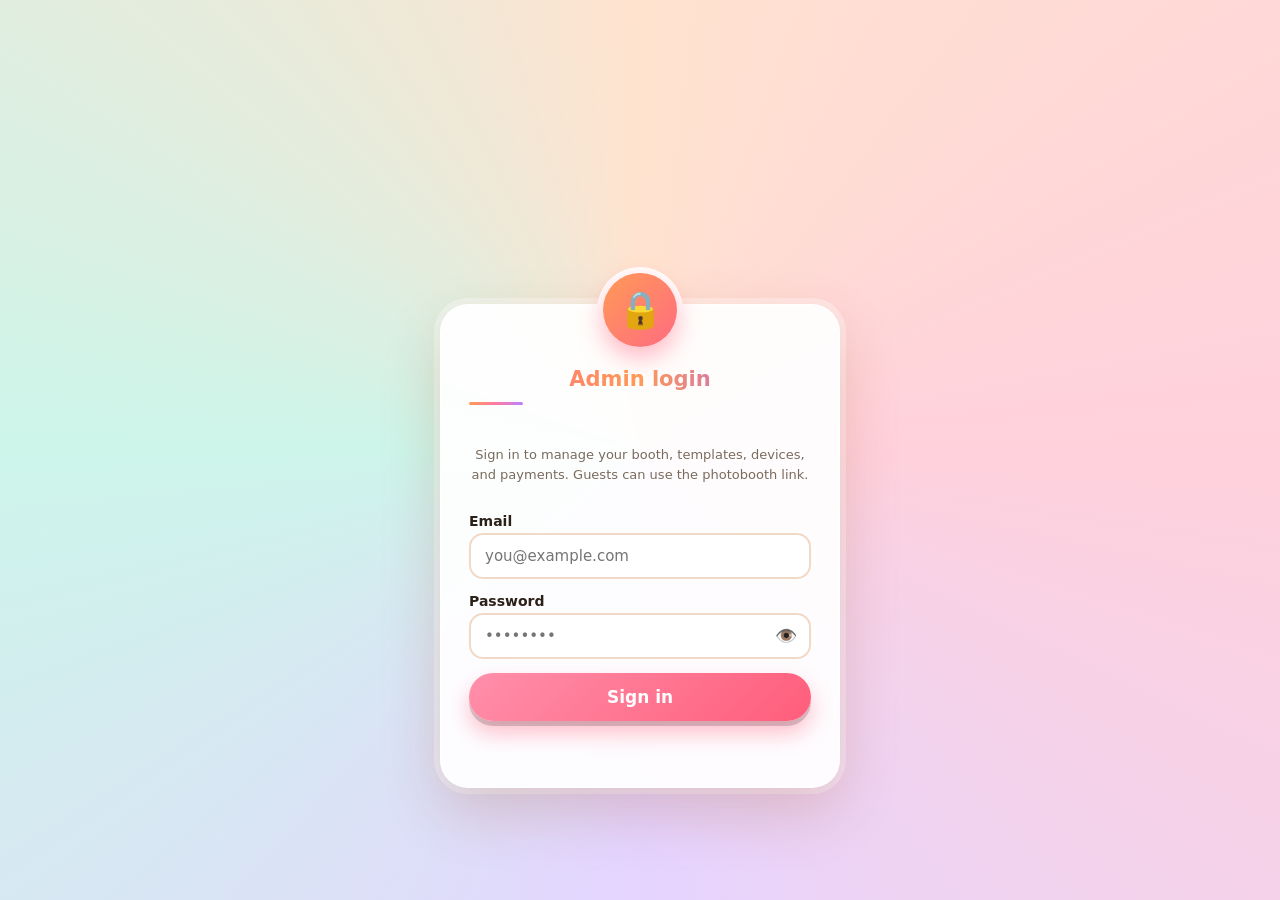
==== commit 37d3eaa1: "Add admin login, real-time sync, bunny filters, new design" ====
--- a/admin.html
+++ b/admin.html
@@ -18,7 +18,7 @@
     <form id="login-form" class="card login-card">
       <div class="login-badge" aria-hidden="true">🔒</div>
       <h2>Admin login</h2>
-      <p class="muted small">Only booth admins can manage templates. Guests use the photobooth link.</p>
+      <p class="muted small">Sign in to manage your booth, templates, devices, and payments. Guests can use the photobooth link.</p>
       <label class="lf">Email<input id="login-email" type="email" autocomplete="username" placeholder="you@example.com" required></label>
       <label class="lf">Password
         <span class="pw-wrap"><input id="login-pass" type="password" autocomplete="current-password" placeholder="••••••••" required>
@@ -79,10 +79,11 @@
 
     <!-- 3. Template list -->
     <section class="card">
-      <h2>
-        Templates <span id="count" class="pill"></span>
-        <select id="grid-filter" style="float:right;max-width:220px"></select>
-      </h2>
+      <div class="section-title-row">
+        <h2>Templates <span id="count" class="pill"></span></h2>
+        <label class="visually-hidden" for="grid-filter">Filter templates by category</label>
+        <select id="grid-filter"></select>
+      </div>
       <div id="grid"></div>
       <p class="muted small" id="sync-note">
         Uploaded templates are saved in this browser. The photobooth opened in the same browser
@@ -168,11 +169,13 @@
   <script src="cloud-config.js"></script>
   <script src="templates-store.js"></script>
   <script src="device-tracer.js"></script>
+  <script src="pay-system.js"></script>
   <script src="admin.js"></script>
   <script src="admin-auth.js"></script>
   <script src="admin-devices.js"></script>
   <script src="admin-tabs.js"></script>
   <script src="admin-fx.js"></script>
+  <script src="admin-payments.js"></script>
   <script>if ("serviceWorker" in navigator && location.protocol !== "file:") navigator.serviceWorker.register("sw.js").catch(function(){});</script>
 </body>
 </html>
--- a/admin-theme.css
+++ b/admin-theme.css
@@ -63,6 +63,7 @@
 body[data-tab="overview"]   main > :not([data-tab="overview"]),
 body[data-tab="templates"]  main > :not([data-tab="templates"]),
 body[data-tab="categories"] main > :not([data-tab="categories"]),
+body[data-tab="payments"]   main > :not([data-tab="payments"]),
 body[data-tab="cloud"]      main > :not([data-tab="cloud"]) { display: none !important; }
 main { max-width: 1040px; gap: 22px; margin-top: 12px; }
 main.tab-in > [data-tab] { animation: adTabIn .5s cubic-bezier(.25, 1.2, .4, 1) backwards; }
@@ -189,6 +190,32 @@
 @media (prefers-reduced-motion: reduce) {
   .top h1::before, .an-ind, .ov-tile, .ov-wave, .ov-live, #dropzone::before, #dropzone.over, .cat-row, .tcard, main.tab-in > [data-tab], .an-tab.on i, #cloud-pill.ok { animation: none !important; transition: none !important; }
 }
+
+/* ---------- paid saves ---------- */
+.pay-card .pay-block { margin-top: 22px; padding: 18px; border: 1px solid rgba(255, 143, 171, .22); border-radius: 20px; background: rgba(255,255,255,.58); }
+.pay-card .pay-block h3 { margin: 0 0 12px; }
+.pay-card .pay-grid { display: grid; grid-template-columns: repeat(auto-fit, minmax(190px, 1fr)); gap: 12px; margin: 12px 0; }
+.pay-card .pay-grid label, .pay-report-head label { display: grid; gap: 7px; font-size: 13px; font-weight: 700; color: var(--ad-muted); }
+.pay-card .pay-grid label > span { display: flex; align-items: center; gap: 6px; }
+.pay-card .pay-toggle { align-content: center; display: flex !important; align-items: center; gap: 9px; padding: 12px; border-radius: 14px; background: linear-gradient(135deg, #fff0f2, #fff8e9); color: var(--ad-ink) !important; }
+.pay-card .pay-actions { display: flex; flex-wrap: wrap; gap: 9px; margin: 12px 0; }
+.pay-card .pay-list { display: grid; gap: 8px; margin-top: 12px; }
+.pay-card .pay-list-row { display: flex; align-items: center; justify-content: space-between; gap: 12px; padding: 10px 12px; border-radius: 13px; background: rgba(255,255,255,.8); border: 1px solid rgba(240,211,192,.65); }
+.pay-card .pay-code { margin: 12px 0; padding: 14px; border: 1px dashed var(--ad-pink); border-radius: 14px; background: #fff1f5; color: #9d2446; font: 800 19px ui-monospace, monospace; overflow-wrap: anywhere; }
+.pay-card .pay-qr-preview { display: grid; place-items: center; width: fit-content; max-width: 100%; margin: 12px 0; padding: 12px; border: 1px solid rgba(240,211,192,.75); border-radius: 18px; background: #fff; }
+.pay-card .pay-qr-preview img { display: block; width: min(240px, 65vw); max-height: 300px; object-fit: contain; }
+.pay-card .pay-error { color: #b42318; }
+.pay-report-head { display: flex; align-items: end; flex-wrap: wrap; gap: 12px; margin-bottom: 12px; }
+.pay-report-summary { margin: 12px 0; padding: 14px; border-radius: 14px; background: linear-gradient(120deg, #fff0e5, #ffeaf2); font-weight: 800; }
+.pay-test-summary { border: 1px dashed #ddab42; background: #fff8dc; color: #785c19; font-size: 13px; }
+.pay-table-wrap { max-width: 100%; overflow-x: auto; border-radius: 14px; background: rgba(255,255,255,.8); }
+.pay-table { width: 100%; border-collapse: collapse; font-size: 13px; }
+.pay-table th, .pay-table td { padding: 10px 12px; border-bottom: 1px solid rgba(240,211,192,.65); text-align: left; white-space: nowrap; }
+.pay-table th { color: var(--ad-muted); font-size: 11px; letter-spacing: .06em; text-transform: uppercase; }
+@media (max-width: 560px) {
+  .pay-card .pay-block { padding: 14px; }
+  .pay-card .pay-list-row { align-items: flex-start; flex-direction: column; }
+}
 html.fx-off .top h1::before, html.fx-off .ov-wave, html.fx-off .ov-live, html.fx-off #dropzone::before { animation: none !important; }
 
 /* ---------- fix: category boxes overlapping / sticking out of template cards ---------- */
@@ -202,4 +229,92 @@
 }
 .tactions { min-width: 0; }
 /* filter dropdown next to the "Templates" title must stay inside its card too */
-#grid-filter { max-width: min(220px, 100%); }+#grid-filter { max-width: min(220px, 100%); }
+
+/* Keep dashboard headings, controls, and copy aligned at every card width. */
+body.locked .admin-nav { display: none; }
+body:not(.locked) .top { align-items: center; }
+body:not(.locked) .top h1 { min-width: 0; flex-wrap: wrap; }
+body:not(.locked) .top-actions { align-items: center; justify-content: flex-end; }
+body:not(.locked) main > .card { min-width: 0; }
+.card h2 {
+  position: relative;
+  display: block;
+  min-width: 0;
+  margin: 0 0 14px;
+  padding: 0 0 12px;
+  line-height: 1.35;
+}
+.card h2::after {
+  position: absolute;
+  left: 0;
+  bottom: 0;
+  flex: none;
+  flex-basis: auto;
+  width: 54px;
+  margin: 0;
+}
+.card h2 .pill { display: inline-block; vertical-align: middle; }
+.section-title-row { display: flex; align-items: center; justify-content: space-between; gap: 16px; min-width: 0; }
+.section-title-row h2 { flex: 1 1 auto; margin-bottom: 14px; }
+.section-title-row #grid-filter {
+  flex: 0 1 220px;
+  width: min(220px, 42%);
+  min-width: 140px;
+  margin: 0 0 14px;
+  padding: 9px 34px 9px 12px;
+}
+.card > .muted,
+.pay-card .pay-block > .muted,
+.login-card > .muted {
+  max-width: 78ch;
+  line-height: 1.65;
+  overflow-wrap: anywhere;
+}
+.pay-card .pay-block h3 { line-height: 1.35; }
+.pay-card .pay-grid label { min-width: 0; line-height: 1.45; }
+.pay-card .pay-grid input:not([type="checkbox"]),
+.pay-card .pay-grid select,
+.pay-report-head input { width: 100%; min-width: 0; min-height: 42px; padding: 9px 12px; font: inherit; }
+.pay-report-head > div { min-width: min(100%, 300px); }
+.pay-report-head h3 { margin: 0 0 5px; }
+.pay-report-head p { margin: 0; line-height: 1.55; }
+.pay-table th, .pay-table td { vertical-align: top; line-height: 1.45; }
+.an-tab { min-height: 42px; }
+.btn:focus-visible, .an-tab:focus-visible, .ov-tile:focus-visible, .ov-chip:focus-visible,
+input:focus-visible, select:focus-visible, button:focus-visible {
+  outline: 3px solid rgba(133, 80, 176, .55);
+  outline-offset: 2px;
+}
+.visually-hidden {
+  position: absolute;
+  width: 1px;
+  height: 1px;
+  padding: 0;
+  margin: -1px;
+  overflow: hidden;
+  clip: rect(0, 0, 0, 0);
+  white-space: nowrap;
+  border: 0;
+}
+@media (max-width: 700px) {
+  body:not(.locked) .top { align-items: flex-start; padding: 14px 16px; }
+  body:not(.locked) .top-actions { justify-content: flex-start; }
+  body:not(.locked) .top-actions .btn.ghost { padding: 8px 12px; font-size: 13px; }
+  main { width: 100%; margin-top: 8px; padding-right: 12px; padding-left: 12px; gap: 14px; }
+  body:not(.locked) main > .card { padding: 18px 16px; border-radius: 20px; }
+  .section-title-row { align-items: flex-start; gap: 10px; }
+  .section-title-row #grid-filter { flex-basis: 42%; min-width: 0; padding-right: 24px; font-size: 12px; }
+  .an-track { justify-content: flex-start; }
+}
+@media (max-width: 420px) {
+  .section-title-row { display: block; }
+  .section-title-row #grid-filter { display: block; width: 100%; margin: 0 0 14px; }
+  .pay-card .pay-grid { grid-template-columns: minmax(0, 1fr); }
+  .pay-report-head { align-items: stretch; flex-direction: column; }
+  .pay-report-head > * { width: 100%; }
+  .ov-tiles { grid-template-columns: repeat(2, minmax(0, 1fr)); gap: 9px; }
+}
+@media (prefers-reduced-motion: reduce) {
+  *, *::before, *::after { scroll-behavior: auto !important; }
+}
